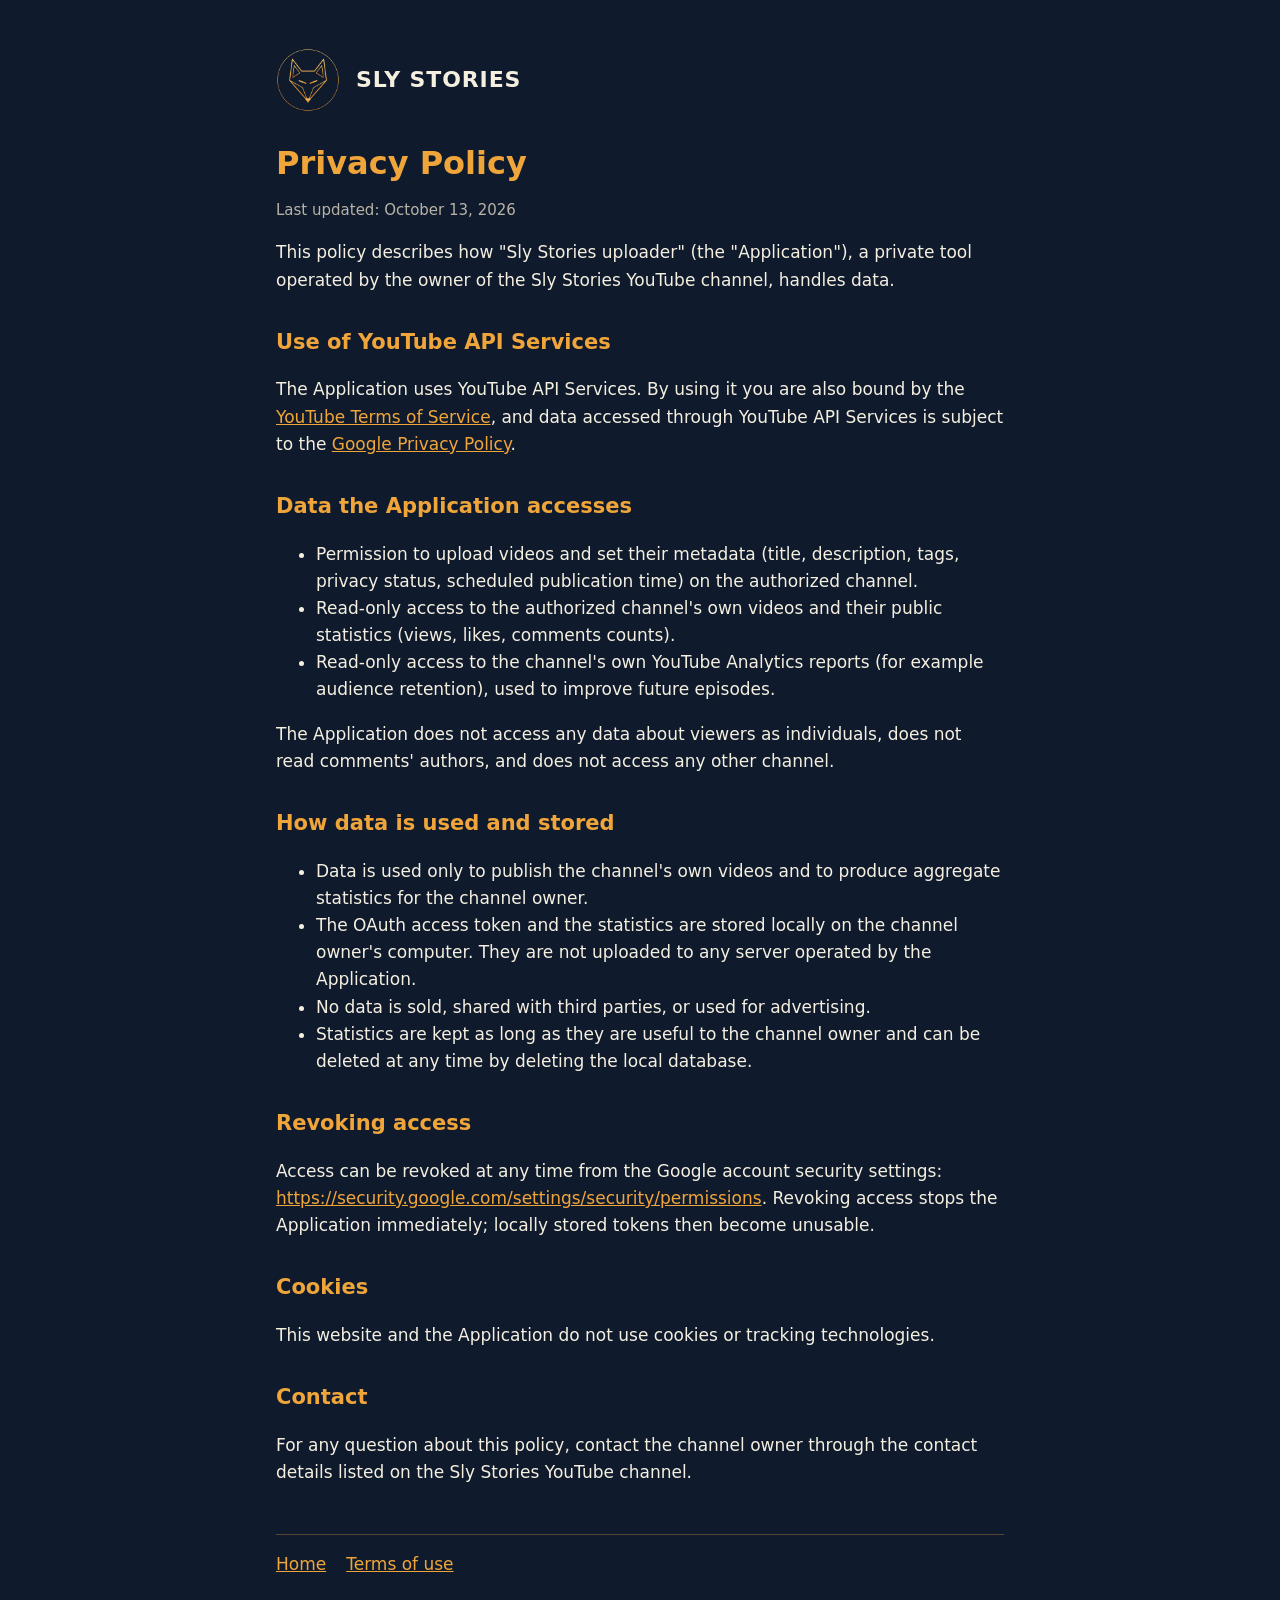
==== privacy.html @ bad19158 "Sly Stories website: home, privacy policy, terms of use Co-Authored-By: Claude Opus 5.5 <noreply@ant" ====
<!doctype html>
<html lang="en">
<head>
<meta charset="utf-8">
<meta name="viewport" content="width=device-width, initial-scale=1">
<title>Privacy Policy</title>
<link rel="icon" href="logo.png">
<link rel="stylesheet" href="style.css">
</head>
<body>
<main>
  <header><img src="logo.png" alt="Sly Stories fox logo"><a href="./">SLY STORIES</a></header>
  <h1>Privacy Policy</h1>
  <p class="muted">Last updated: October 13, 2026</p>

  <p>This policy describes how "Sly Stories uploader" (the "Application"), a private tool
     operated by the owner of the Sly Stories YouTube channel, handles data.</p>

  <h2>Use of YouTube API Services</h2>
  <p>The Application uses YouTube API Services. By using it you are also bound by the
     <a href="https://www.youtube.com/t/terms">YouTube Terms of Service</a>, and data accessed
     through YouTube API Services is subject to the
     <a href="https://policies.google.com/privacy">Google Privacy Policy</a>.</p>

  <h2>Data the Application accesses</h2>
  <ul>
    <li>Permission to upload videos and set their metadata (title, description, tags,
        privacy status, scheduled publication time) on the authorized channel.</li>
    <li>Read-only access to the authorized channel's own videos and their public statistics
        (views, likes, comments counts).</li>
    <li>Read-only access to the channel's own YouTube Analytics reports (for example audience
        retention), used to improve future episodes.</li>
  </ul>
  <p>The Application does not access any data about viewers as individuals, does not read
     comments' authors, and does not access any other channel.</p>

  <h2>How data is used and stored</h2>
  <ul>
    <li>Data is used only to publish the channel's own videos and to produce aggregate
        statistics for the channel owner.</li>
    <li>The OAuth access token and the statistics are stored locally on the channel owner's
        computer. They are not uploaded to any server operated by the Application.</li>
    <li>No data is sold, shared with third parties, or used for advertising.</li>
    <li>Statistics are kept as long as they are useful to the channel owner and can be deleted
        at any time by deleting the local database.</li>
  </ul>

  <h2>Revoking access</h2>
  <p>Access can be revoked at any time from the Google account security settings:
     <a href="https://security.google.com/settings/security/permissions">https://security.google.com/settings/security/permissions</a>.
     Revoking access stops the Application immediately; locally stored tokens then become
     unusable.</p>

  <h2>Cookies</h2>
  <p>This website and the Application do not use cookies or tracking technologies.</p>

  <h2>Contact</h2>
  <p>For any question about this policy, contact the channel owner through the contact details
     listed on the Sly Stories YouTube channel.</p>

  <nav>
    <a href="./">Home</a>
    <a href="terms.html">Terms of use</a>
  </nav>
</main>
</body>
</html>
---- style.css ----
:root { --bg: #0F1B2D; --gold: #F0A53A; --cream: #F5EFE0; --muted: #b9b3a6; }
* { box-sizing: border-box; }
body { margin: 0; background: var(--bg); color: var(--cream); font: 17px/1.6 system-ui, -apple-system, "Segoe UI", sans-serif; }
main { max-width: 760px; margin: 0 auto; padding: 48px 16px 64px; }
header { display: flex; align-items: center; gap: 16px; margin-bottom: 32px; }
header img { width: 64px; height: 64px; border-radius: 50%; }
header a { color: var(--cream); text-decoration: none; font-weight: 800; letter-spacing: .04em; font-size: 22px; }
h1 { color: var(--gold); font-size: 32px; line-height: 1.2; margin: 0 0 16px; }
h2 { color: var(--gold); font-size: 21px; margin: 32px 0 8px; }
a { color: var(--gold); }
p, li { color: var(--cream); }
.muted { color: var(--muted); font-size: 15px; }
nav { margin-top: 48px; padding-top: 16px; border-top: 1px solid rgba(240,165,58,.3); display: flex; gap: 20px; flex-wrap: wrap; }
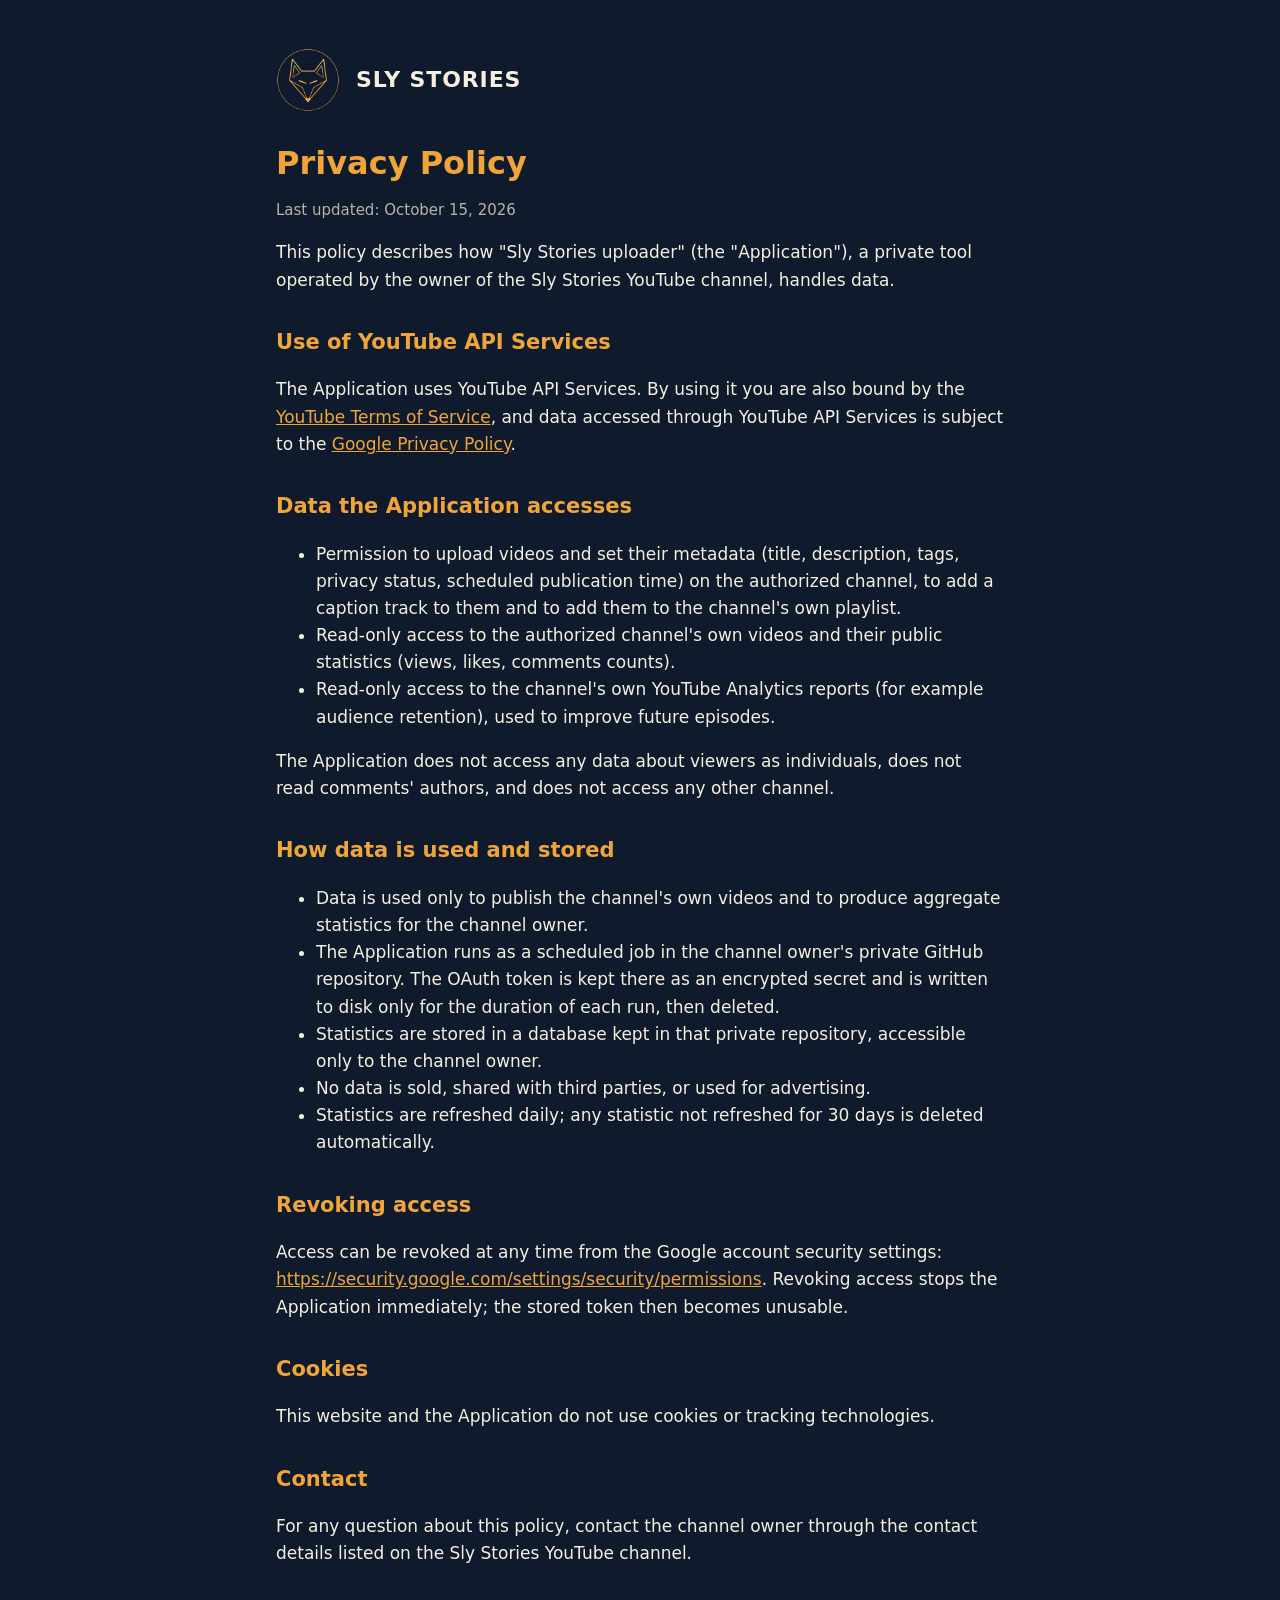
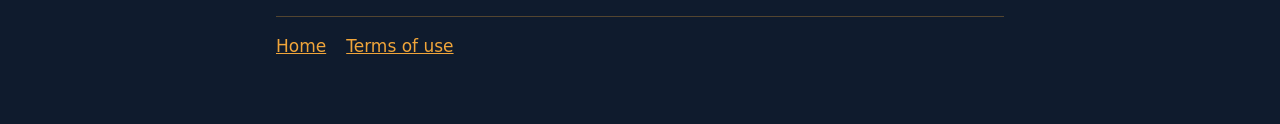
==== commit fc9cd88c: "Privacy policy: GitHub Actions storage, 30-day retention, captions and playlist Co-Authored-By: Clau" ====
--- a/privacy.html
+++ b/privacy.html
@@ -11,7 +11,7 @@
 <main>
   <header><img src="logo.png" alt="Sly Stories fox logo"><a href="./">SLY STORIES</a></header>
   <h1>Privacy Policy</h1>
-  <p class="muted">Last updated: October 13, 2026</p>
+  <p class="muted">Last updated: October 15, 2026</p>
 
   <p>This policy describes how "Sly Stories uploader" (the "Application"), a private tool
      operated by the owner of the Sly Stories YouTube channel, handles data.</p>
@@ -25,7 +25,8 @@
   <h2>Data the Application accesses</h2>
   <ul>
     <li>Permission to upload videos and set their metadata (title, description, tags,
-        privacy status, scheduled publication time) on the authorized channel.</li>
+        privacy status, scheduled publication time) on the authorized channel, to add a caption
+        track to them and to add them to the channel's own playlist.</li>
     <li>Read-only access to the authorized channel's own videos and their public statistics
         (views, likes, comments counts).</li>
     <li>Read-only access to the channel's own YouTube Analytics reports (for example audience
@@ -38,17 +39,20 @@
   <ul>
     <li>Data is used only to publish the channel's own videos and to produce aggregate
         statistics for the channel owner.</li>
-    <li>The OAuth access token and the statistics are stored locally on the channel owner's
-        computer. They are not uploaded to any server operated by the Application.</li>
+    <li>The Application runs as a scheduled job in the channel owner's private GitHub repository.
+        The OAuth token is kept there as an encrypted secret and is written to disk only for the
+        duration of each run, then deleted.</li>
+    <li>Statistics are stored in a database kept in that private repository, accessible only to
+        the channel owner.</li>
     <li>No data is sold, shared with third parties, or used for advertising.</li>
-    <li>Statistics are kept as long as they are useful to the channel owner and can be deleted
-        at any time by deleting the local database.</li>
+    <li>Statistics are refreshed daily; any statistic not refreshed for 30 days is deleted
+        automatically.</li>
   </ul>
 
   <h2>Revoking access</h2>
   <p>Access can be revoked at any time from the Google account security settings:
      <a href="https://security.google.com/settings/security/permissions">https://security.google.com/settings/security/permissions</a>.
-     Revoking access stops the Application immediately; locally stored tokens then become
+     Revoking access stops the Application immediately; the stored token then becomes
      unusable.</p>
 
   <h2>Cookies</h2>
